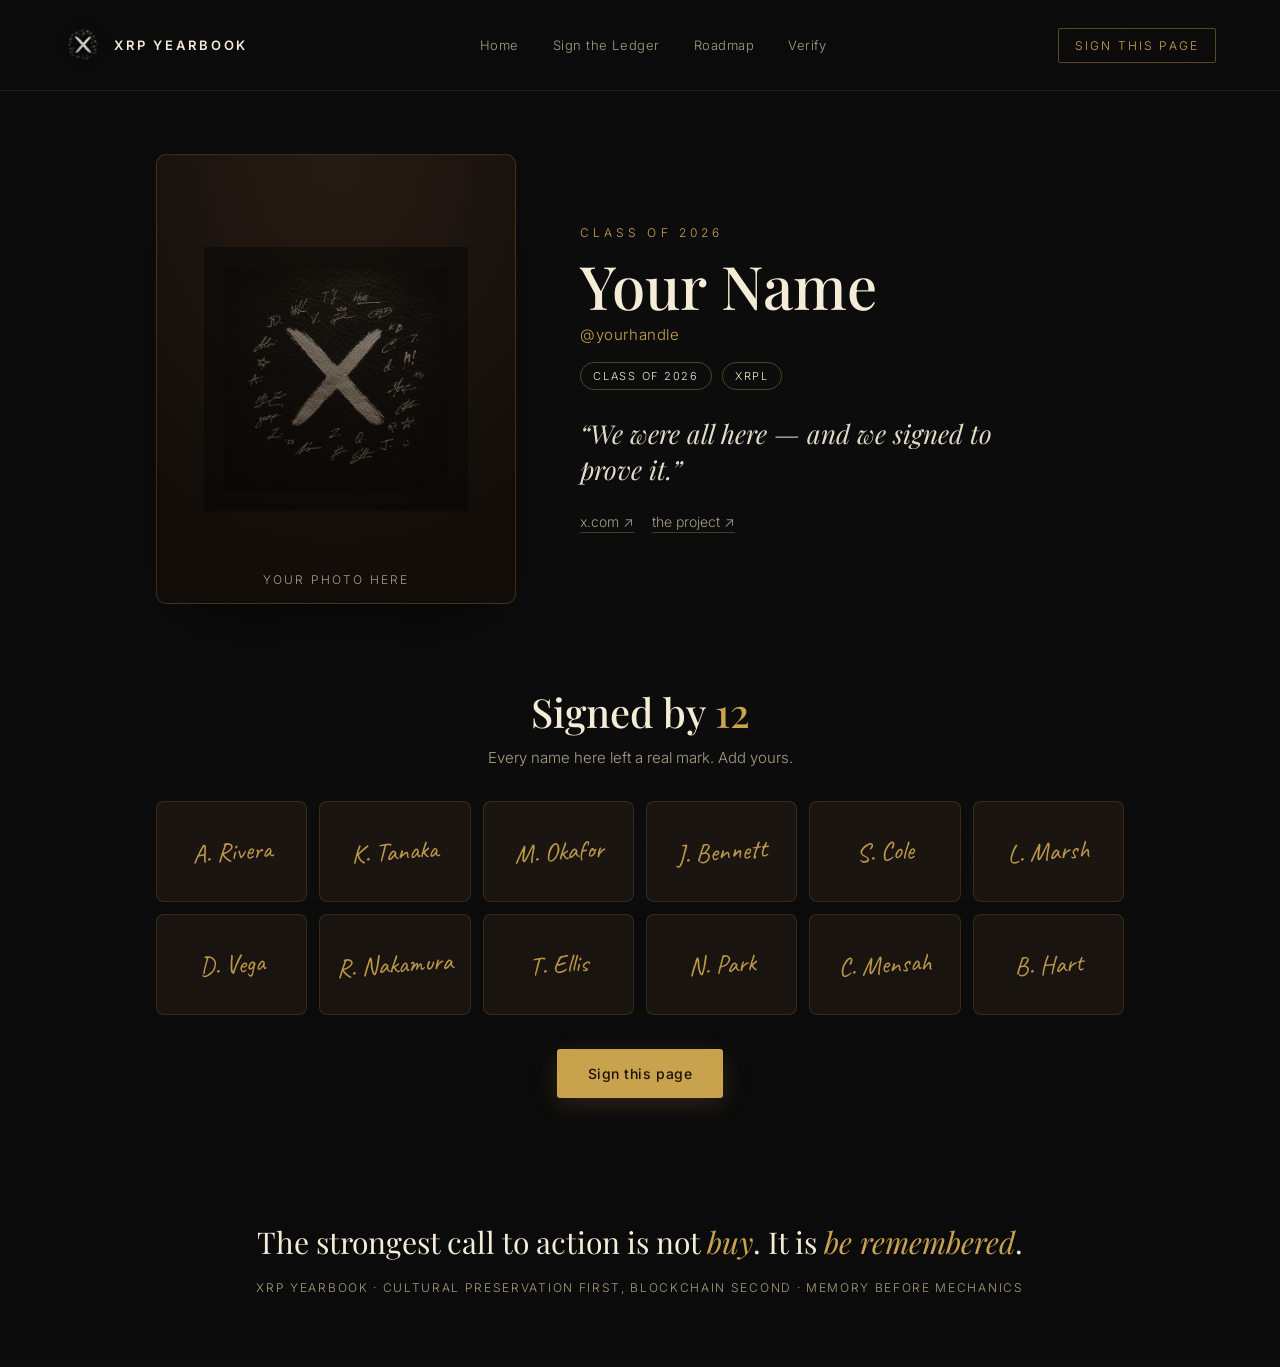
==== web/page.html @ 79996f85 "XRP Yearbook - Make Waves submission Concept docs, the full website (cinematic hero, Your Page, Road" ====
<!DOCTYPE html>
<html lang="en">
<head>
  <meta charset="UTF-8" />
  <meta name="viewport" content="width=device-width, initial-scale=1.0" />
  <title>XRP Yearbook — Your Page</title>
  <link rel="preconnect" href="https://fonts.googleapis.com" />
  <link rel="preconnect" href="https://fonts.gstatic.com" crossorigin />
  <link href="https://fonts.googleapis.com/css2?family=Playfair+Display:ital,wght@0,500;0,600;1,500&family=Inter:wght@300;400;500;600&family=Caveat:wght@500&display=swap" rel="stylesheet" />
  <link rel="stylesheet" href="styles.css" />
</head>
<body>
  <div class="grain" aria-hidden="true"></div>

  <nav class="topbar topbar--solid">
    <a class="brand" href="index.html">
      <img class="brand-mark" src="../XRP_Yearbook_Brand_Assets_PNG/XRP_Yearbook_SignatureX_Mark_transparent.png" alt="XRP Yearbook mark" />
      <span class="brand-word">XRP&nbsp;YEARBOOK</span>
    </a>
    <ul class="nav-links">
      <li><a href="index.html">Home</a></li>
      <li><a href="index.html#sign">Sign the Ledger</a></li>
      <li><a href="roadmap.html">Roadmap</a></li>
      <li><a href="verify.html">Verify</a></li>
    </ul>
    <a class="nav-cta" href="#sign-inline">Sign this page</a>
  </nav>

  <main class="page-wrap">
    <!-- the yearbook page -->
    <section class="profile">
      <div class="portrait">
        <img class="portrait-mark" src="../XRP_Yearbook_Brand_Assets_PNG/XRP_Yearbook_SignatureX_Mark_black.png" alt="Portrait placeholder" />
        <span class="portrait-cap">Your photo here</span>
      </div>

      <div class="pmeta">
        <p class="eyebrow">Class of 2026</p>
        <h1 class="pname" id="pName">Your Name</h1>
        <p class="phandle" id="pHandle">@yourhandle</p>
        <div class="pbadges" id="pBadges"></div>
        <p class="pquote" id="pQuote"></p>
        <div class="plinks" id="pLinks"></div>
      </div>
    </section>

    <!-- the signature wall -->
    <section class="wallsec">
      <div class="wall-head">
        <h2 class="wall-title">Signed by <span id="signCount">0</span></h2>
        <p class="wall-sub">Every name here left a real mark. Add yours.</p>
      </div>
      <div class="wall" id="wall"></div>
      <div class="wall-cta">
        <a class="btn btn-gold" href="#sign-inline" id="revealSign">Sign this page</a>
      </div>
    </section>

    <!-- inline sign pad (revealed) -->
    <section class="sign-inline" id="sign-inline">
      <div class="sign-head">
        <p class="eyebrow">Leave your mark</p>
        <h2 class="sign-title">Sign <span id="signName">this page</span></h2>
      </div>
      <div class="pad" id="pagePad">
        <img class="pad-ring" src="../XRP_Yearbook_Brand_Assets_PNG/XRP_Yearbook_SignatureX_Mark_transparent.png" alt="" aria-hidden="true" />
        <canvas id="pageCanvas"></canvas>
        <p class="pad-placeholder">— sign here —</p>
      </div>
      <div class="studio" data-studio>
        <div class="stamp-tray" data-tray></div>
        <div class="toolbar">
          <div class="tb-tools">
            <button type="button" class="tb-btn" data-tool="pen" title="Pen">✎</button>
            <button type="button" class="tb-btn" data-tool="calligraphy" title="Calligraphy nib">✒</button>
            <button type="button" class="tb-btn" data-tool="eraser" title="Eraser">⌫</button>
            <button type="button" class="tb-btn" data-tool="stamps" title="Stamps">✦</button>
            <input type="range" class="tb-size" data-size min="1.5" max="9" step="0.5" value="3.4" title="Tip thickness" aria-label="Tip thickness" />
          </div>
          <div class="ink-strip" data-strip></div>
          <div class="tb-actions">
            <button type="button" class="tb-btn" data-act="undo" title="Undo last">↶</button>
            <button type="button" class="tb-btn" data-act="clear" title="Clear all">Clear</button>
            <button type="button" class="btn btn-gold btn-sm" id="pageAdd">Add my signature</button>
          </div>
        </div>
      </div>
      <p class="pad-note">In the real thing, adding your signature is a live event on the XRP Ledger. Here it just lands on the wall — that's the loop.</p>
    </section>
  </main>

  <footer class="foot" id="foot">
    <p class="foot-line">The strongest call to action is not <em>buy</em>. It is <em>be&nbsp;remembered</em>.</p>
    <p class="foot-sub">XRP Yearbook · Cultural preservation first, blockchain second · Memory before mechanics</p>
  </footer>

  <script src="sigpad.js"></script>
  <script src="page.js"></script>
</body>
</html>
---- web/styles.css ----
/* =========================================================================
   XRP YEARBOOK — prototype styles
   Palette sampled straight from the book-artifact render.
   Rule: stay warm, stay matte. No pure white, no cool blue, no chrome.
   ========================================================================= */
:root{
  --ink:#0B0B0B;          /* base — the void the gold floats on */
  --leather:#1A1410;      /* warm near-black (brown-black, not blue-black) */
  --oxblood:#3D2A1A;      /* deep binding brown */
  --gold:#C9A24E;         /* antique gold — the foil, the workhorse */
  --gold-bright:#FFC80A;  /* candle gold — a seasoning, used sparingly */
  --parchment:#F4ECD6;    /* the "white" — warm cream, never #FFFFFF */
  --parchment-dim:#A89C82;
  --serif:"Playfair Display", Georgia, "Times New Roman", serif;
  --sans:"Inter", system-ui, -apple-system, "Segoe UI", Roboto, sans-serif;
  --maxw:1200px;
}

*{box-sizing:border-box; margin:0; padding:0}
html{scroll-behavior:smooth}
body{
  background:var(--ink);
  color:var(--parchment);
  font-family:var(--sans);
  font-weight:300;
  -webkit-font-smoothing:antialiased;
  overflow-x:hidden;
}
a{color:inherit; text-decoration:none}
em{font-style:italic}

/* film grain over everything ------------------------------------------------ */
.grain{
  position:fixed; inset:0; z-index:80; pointer-events:none; opacity:.06;
  mix-blend-mode:overlay;
  background-image:url("data:image/svg+xml,%3Csvg xmlns='http://www.w3.org/2000/svg' width='160' height='160'%3E%3Cfilter id='n'%3E%3CfeTurbulence type='fractalNoise' baseFrequency='0.85' numOctaves='2' stitchTiles='stitch'/%3E%3C/filter%3E%3Crect width='100%25' height='100%25' filter='url(%23n)'/%3E%3C/svg%3E");
}

/* ============================== HERO ============================== */
.hero{
  position:relative; width:100%; height:100vh; min-height:660px;
  display:flex; flex-direction:column; overflow:hidden;
}

/* the moving memory-flow */
.flow{position:absolute; inset:0; z-index:0}
.flow .layer{
  position:absolute; inset:0; background-size:cover; background-position:center;
  opacity:0; transition:opacity 3s ease-in-out; will-change:opacity, transform;
  /* one grade over every photo so mismatched shots become one memory reel */
  filter:sepia(.45) saturate(1.15) brightness(.5) contrast(1.04) hue-rotate(-12deg);
  animation:kenburns 22s ease-in-out infinite alternate;
}
.flow .layer.is-visible{opacity:1}
@keyframes kenburns{from{transform:scale(1.03)} to{transform:scale(1.15)}}

/* oxblood wash + legibility scrim */
.flow-grade{
  position:absolute; inset:0; z-index:1; pointer-events:none;
  background:
    radial-gradient(120% 90% at 72% 22%, rgba(61,42,26,.40), transparent 60%),
    linear-gradient(180deg, rgba(11,11,11,.55) 0%, rgba(11,11,11,.30) 38%, rgba(11,11,11,.82) 100%);
}
.vignette{
  position:absolute; inset:0; z-index:2; pointer-events:none;
  background:radial-gradient(115% 80% at 50% 42%, transparent 42%, rgba(0,0,0,.66) 100%);
}

/* top bar */
.topbar{
  position:relative; z-index:10;
  display:flex; align-items:center; justify-content:space-between; gap:20px;
  padding:26px clamp(20px,5vw,64px);
}
.brand{display:flex; align-items:center; gap:12px}
.brand-mark{width:38px; height:38px; object-fit:contain; filter:drop-shadow(0 1px 6px rgba(0,0,0,.7))}
.brand-word{font-weight:600; letter-spacing:.22em; font-size:13px; color:var(--parchment)}
.nav-links{display:flex; gap:34px; list-style:none; font-size:13px; letter-spacing:.04em; color:var(--parchment-dim)}
.nav-links a{transition:color .2s}
.nav-links a:hover{color:var(--gold)}
.nav-cta{
  font-size:12px; letter-spacing:.18em; text-transform:uppercase; color:var(--gold);
  border:1px solid rgba(201,162,78,.40); padding:9px 16px; border-radius:2px; transition:background .2s;
}
.nav-cta:hover{background:rgba(201,162,78,.10)}

/* hero copy */
.hero-content{
  position:relative; z-index:10; margin:auto 0;
  padding:0 clamp(20px,5vw,64px); width:100%; max-width:var(--maxw);
}
.eyebrow{font-size:12px; letter-spacing:.34em; text-transform:uppercase; color:var(--gold); margin-bottom:22px}
.headline{
  font-family:var(--serif); font-weight:500; line-height:1.02; letter-spacing:-.01em;
  font-size:clamp(44px, 8vw, 104px); color:var(--parchment);
  text-shadow:0 2px 34px rgba(0,0,0,.55);
}
.subhead{
  margin-top:26px; max-width:560px; font-size:clamp(15px,1.4vw,19px);
  line-height:1.6; color:var(--parchment); opacity:.86;
}
.cta-row{display:flex; gap:16px; margin-top:38px; flex-wrap:wrap}

/* scroll hint */
.scroll-hint{
  position:relative; z-index:10; display:flex; flex-direction:column; align-items:center; gap:10px;
  padding-bottom:30px; color:var(--parchment-dim); font-size:11px; letter-spacing:.24em; text-transform:uppercase;
}
.scroll-arrow{width:1px; height:34px; background:linear-gradient(var(--gold), transparent); animation:pulse 2.2s ease-in-out infinite}
@keyframes pulse{0%,100%{opacity:.3} 50%{opacity:1}}

/* ============================ BUTTONS ============================ */
.btn{
  display:inline-flex; align-items:center; justify-content:center;
  font-family:var(--sans); font-weight:500; font-size:14px; letter-spacing:.04em;
  padding:15px 30px; border-radius:3px; cursor:pointer; border:1px solid transparent;
  transition:all .25s ease;
}
.btn-gold{background:var(--gold); color:#1a1206; box-shadow:0 6px 24px rgba(201,162,78,.18)}
.btn-gold:hover{background:var(--gold-bright); box-shadow:0 8px 30px rgba(255,200,10,.28); transform:translateY(-1px)}
.btn-ghost{background:transparent; color:var(--parchment); border-color:rgba(244,236,214,.35)}
.btn-ghost:hover{border-color:var(--gold); color:var(--gold)}
.btn-sm{padding:11px 22px; font-size:13px}

/* ========================= SIGN THE LEDGER ========================= */
.sign{
  position:relative; z-index:5; text-align:center;
  padding:clamp(70px,12vh,140px) clamp(20px,5vw,64px) clamp(50px,8vh,90px);
  max-width:980px; margin:0 auto;
}
.sign-title{font-family:var(--serif); font-weight:500; font-size:clamp(34px,5vw,60px); color:var(--parchment); margin-top:10px}
.sign-sub{margin:18px auto 0; max-width:540px; color:var(--parchment); opacity:.78; line-height:1.6; font-size:16px}
.pad-wrap{margin-top:48px}

.pad{
  position:relative; width:100%; aspect-ratio:16/7; min-height:240px; overflow:hidden;
  border-radius:8px; cursor:crosshair;
  background:radial-gradient(120% 140% at 50% 0%, #241a12, #130e09 72%);
  border:1px solid rgba(201,162,78,.22);
  box-shadow:inset 0 0 90px rgba(0,0,0,.6), 0 30px 60px -30px rgba(0,0,0,.85);
}
.pad-ring{
  position:absolute; inset:0; margin:auto; width:auto; height:88%; object-fit:contain;
  opacity:.10; pointer-events:none; filter:saturate(1.3) brightness(1.5);
}
#sigCanvas{position:absolute; inset:0; width:100%; height:100%; touch-action:none}
.pad-placeholder{
  position:absolute; inset:0; display:flex; align-items:center; justify-content:center;
  color:var(--parchment-dim); font-style:italic; letter-spacing:.1em; font-size:14px;
  pointer-events:none; opacity:.45;
}
.pad.is-drawn .pad-placeholder{display:none}
@keyframes nudge{0%,100%{transform:translateX(0)} 25%{transform:translateX(-6px)} 75%{transform:translateX(6px)}}
.pad.nudge{animation:nudge .4s}

.pad-controls{display:flex; align-items:center; justify-content:space-between; gap:18px; margin-top:22px; flex-wrap:wrap}
.inks{display:flex; gap:12px}
.ink{
  width:26px; height:26px; border-radius:50%; background:var(--swatch);
  border:2px solid rgba(255,255,255,.15); cursor:pointer; transition:transform .15s, box-shadow .15s;
}
.ink:hover{transform:scale(1.12)}
.ink.is-active{box-shadow:0 0 0 2px var(--ink), 0 0 0 4px var(--swatch)}
.pad-actions{display:flex; gap:12px}
.pad-note{margin-top:20px; color:var(--parchment-dim); font-size:13px; line-height:1.5}

/* ============================= LOOP ============================= */
.loop{
  display:grid; grid-template-columns:repeat(3,1fr); gap:1px;
  background:rgba(201,162,78,.14);
  border-top:1px solid rgba(201,162,78,.14); border-bottom:1px solid rgba(201,162,78,.14);
}
.loop-step{background:var(--ink); padding:44px clamp(20px,4vw,48px)}
.loop-k{font-family:var(--serif); font-size:13px; letter-spacing:.2em; text-transform:uppercase; color:var(--gold); display:block; margin-bottom:12px}
.loop-step p{color:var(--parchment); opacity:.78; font-size:15px; line-height:1.55}

/* ============================ FOOTER ============================ */
.foot{text-align:center; padding:84px 24px 72px}
.foot-line{font-family:var(--serif); font-size:clamp(20px,3vw,30px); color:var(--parchment)}
.foot-line em{color:var(--gold)}
.foot-sub{margin-top:18px; color:var(--parchment-dim); font-size:12px; letter-spacing:.14em; text-transform:uppercase}

/* =========================== RESPONSIVE =========================== */
@media (max-width:680px){
  .nav-links{display:none}
  .loop{grid-template-columns:1fr}
  .pad{aspect-ratio:4/3}
}
@media (prefers-reduced-motion:reduce){
  .flow .layer{animation:none}
  .scroll-arrow{animation:none}
}

/* =========================================================================
   SUBPAGES (Your Page + Roadmap)
   ========================================================================= */
.topbar--solid{
  position:sticky; top:0; z-index:50;
  background:rgba(11,11,11,.9); -webkit-backdrop-filter:blur(8px); backdrop-filter:blur(8px);
  border-bottom:1px solid rgba(201,162,78,.14);
}
.page-wrap{max-width:1080px; margin:0 auto; padding:clamp(40px,7vh,90px) clamp(20px,5vw,56px) 40px}

/* ----- personal page ----- */
.profile{display:grid; grid-template-columns:minmax(0,360px) 1fr; gap:clamp(28px,5vw,64px); align-items:center}
.portrait{
  position:relative; aspect-ratio:4/5; border-radius:10px; overflow:hidden;
  display:flex; align-items:center; justify-content:center;
  background:radial-gradient(120% 120% at 50% 0%, #241a12, #110c08 75%);
  border:1px solid rgba(201,162,78,.22); box-shadow:0 30px 60px -30px rgba(0,0,0,.85);
}
.portrait-mark{width:74%; height:auto; opacity:.5; filter:saturate(1.1)}
.portrait-cap{position:absolute; bottom:16px; left:0; right:0; text-align:center;
  color:var(--parchment-dim); font-size:12px; letter-spacing:.18em; text-transform:uppercase}
.pmeta .eyebrow{margin-bottom:14px}
.pname{font-family:var(--serif); font-weight:500; font-size:clamp(36px,5vw,60px); line-height:1.04; color:var(--parchment)}
.phandle{color:var(--gold); font-size:15px; letter-spacing:.04em; margin-top:8px}
.pbadges{display:flex; gap:10px; flex-wrap:wrap; margin-top:18px}
.badge{font-size:11px; letter-spacing:.16em; text-transform:uppercase; color:var(--parchment);
  border:1px solid rgba(201,162,78,.35); padding:6px 12px; border-radius:999px}
.pquote{font-family:var(--serif); font-style:italic; font-size:clamp(19px,2.2vw,26px); line-height:1.4;
  color:var(--parchment); opacity:.92; margin-top:26px; max-width:30ch}
.plinks{display:flex; gap:18px; margin-top:24px; flex-wrap:wrap}
.plinks a{color:var(--parchment-dim); font-size:14px; border-bottom:1px solid rgba(201,162,78,.3); padding-bottom:2px; transition:color .2s}
.plinks a:hover{color:var(--gold)}

/* ----- signature wall ----- */
.wallsec{margin-top:clamp(50px,9vh,100px)}
.wall-head{text-align:center}
.wall-title{font-family:var(--serif); font-weight:500; font-size:clamp(26px,4vw,40px); color:var(--parchment)}
.wall-title span{color:var(--gold)}
.wall-sub{color:var(--parchment-dim); margin-top:10px; font-size:15px}
.wall{display:grid; grid-template-columns:repeat(auto-fill, minmax(140px,1fr)); gap:12px; margin-top:34px}
.sigtile{
  position:relative; aspect-ratio:3/2; border-radius:8px; overflow:hidden; padding:10px;
  background:var(--leather); border:1px solid rgba(201,162,78,.16);
  display:flex; align-items:center; justify-content:center;
}
.sig-name{font-family:"Caveat", cursive; font-size:26px; color:var(--gold); opacity:.92; transform:rotate(-4deg)}
.sigtile--mark{background:radial-gradient(120% 140% at 50% 0%, #241a12, #130e09 72%); border-color:rgba(201,162,78,.4)}
.sigtile--mark img{width:100%; height:100%; object-fit:contain}
.sig-you{position:absolute; bottom:6px; right:8px; font-size:10px; letter-spacing:.16em; text-transform:uppercase; color:var(--gold)}
@keyframes pop{from{transform:scale(.6); opacity:0} to{transform:scale(1); opacity:1}}
.sigtile.is-new{animation:pop .45s ease-out; box-shadow:0 0 0 1px var(--gold), 0 0 24px rgba(201,162,78,.3)}
.wall-cta{text-align:center; margin-top:34px}

/* ----- inline sign pad (revealed) ----- */
.sign-inline{
  max-width:780px; margin:0 auto; text-align:center;
  max-height:0; opacity:0; overflow:hidden; margin-top:0;
  transition:max-height .5s ease, opacity .5s ease, margin .5s ease;
}
.sign-inline.is-open{max-height:1400px; opacity:1; margin-top:clamp(40px,7vh,80px)}
.sign-inline .sign-head{margin-bottom:30px}
.sign-inline .sign-title span{color:var(--gold)}

/* ----- roadmap ----- */
.rm-head{max-width:720px; margin:0 auto clamp(40px,7vh,80px); text-align:center}
.rm-title{font-family:var(--serif); font-weight:500; font-size:clamp(34px,5vw,58px); color:var(--parchment); margin-top:12px}
.rm-sub{color:var(--parchment); opacity:.8; margin-top:18px; line-height:1.6; font-size:16px}
.timeline{max-width:780px; margin:0 auto}
.tl-item{display:grid; grid-template-columns:24px 1fr; gap:24px; padding-bottom:48px}
.tl-rail{position:relative; display:flex; justify-content:center}
.tl-rail::before{content:""; position:absolute; top:6px; bottom:-48px; width:1px; background:rgba(201,162,78,.25)}
.tl-item:last-child .tl-rail::before{display:none}
.tl-node{width:14px; height:14px; border-radius:50%; background:var(--ink); border:2px solid var(--gold); margin-top:4px}
.tl-now .tl-node{background:var(--gold); box-shadow:0 0 0 5px rgba(201,162,78,.18)}
.tl-yearrow{display:flex; align-items:center; gap:16px; flex-wrap:wrap}
.tl-year{font-family:var(--serif); font-weight:500; font-size:clamp(24px,3.4vw,36px); color:var(--parchment)}
.tl-tag{font-size:11px; letter-spacing:.16em; text-transform:uppercase; color:var(--parchment-dim);
  border:1px solid rgba(201,162,78,.3); padding:5px 11px; border-radius:999px}
.tl-tag--live{color:#1a1206; background:var(--gold); border-color:var(--gold)}
.tl-lead{color:var(--gold); opacity:.9; margin-top:10px; font-size:15px; font-style:italic}
.tl-list{list-style:none; margin-top:16px; display:flex; flex-direction:column; gap:9px}
.tl-list li{position:relative; padding-left:18px; color:var(--parchment); opacity:.82; font-size:15px; line-height:1.5}
.tl-list li::before{content:""; position:absolute; left:0; top:9px; width:5px; height:5px; border-radius:50%; background:var(--gold); opacity:.7}
.tl-list li b{opacity:1; font-weight:600}
.tl-list--grid{display:grid; grid-template-columns:1fr 1fr; gap:9px 24px}
.tl-now .tl-body{
  background:linear-gradient(180deg, rgba(201,162,78,.06), transparent);
  border:1px solid rgba(201,162,78,.16); border-radius:10px; padding:18px 20px; margin:-6px -6px 0;
}
.rm-foot{max-width:640px; margin:30px auto 0; text-align:center; color:var(--parchment-dim); font-size:14px; line-height:1.6; font-style:italic}

@media (max-width:680px){
  .profile{grid-template-columns:1fr}
  .tl-list--grid{grid-template-columns:1fr}
}

/* =========================================================================
   VERIFY (Proof of Class)
   ========================================================================= */
.selftest{font-size:11px; letter-spacing:.1em; text-transform:uppercase; padding:7px 12px; border-radius:999px; white-space:nowrap}
.selftest.ok{color:var(--gold); border:1px solid rgba(201,162,78,.4); background:rgba(201,162,78,.08)}
.selftest.bad{color:#E7A79B; border:1px solid rgba(192,67,47,.5); background:rgba(192,67,47,.12)}

.vf-head{max-width:760px; margin:0 auto clamp(34px,6vh,60px); text-align:center}
.vf-title{font-family:var(--serif); font-weight:500; font-size:clamp(30px,4.6vw,52px); color:var(--parchment); margin-top:12px; line-height:1.06}
.vf-sub{color:var(--parchment); opacity:.8; margin-top:18px; line-height:1.6; font-size:16px}

.vf-panel{max-width:820px; margin:0 auto 22px; padding:26px clamp(18px,3vw,34px);
  background:var(--leather); border:1px solid rgba(201,162,78,.16); border-radius:12px}
.vf-label{font-size:12px; letter-spacing:.18em; text-transform:uppercase; color:var(--gold); margin-bottom:14px}

.vf-stat-row{display:flex; gap:14px; flex-wrap:wrap; margin-bottom:26px}
.vf-stat{flex:1; min-width:120px; text-align:center; padding:16px; border:1px solid rgba(201,162,78,.14); border-radius:8px; background:rgba(0,0,0,.25)}
.vf-stat span{display:block; font-family:var(--serif); font-size:34px; color:var(--parchment)}
.vf-stat label{font-size:11px; letter-spacing:.16em; text-transform:uppercase; color:var(--parchment-dim)}

.mono{font-family:ui-monospace,"SF Mono",Menlo,Consolas,"Liberation Mono",monospace}
.rootbox{word-break:break-all; line-height:1.6; font-size:14px; color:var(--gold);
  background:#0d0a07; border:1px solid rgba(201,162,78,.28); border-radius:8px; padding:16px}
.anchor-tx{margin-top:10px; font-size:12px; letter-spacing:.06em; color:var(--parchment-dim)}

.vf-area{width:100%; resize:vertical; min-height:240px; font-size:13px; line-height:1.55;
  color:var(--parchment); background:#0d0a07; border:1px solid rgba(201,162,78,.2); border-radius:8px; padding:16px}
.vf-area:focus{outline:none; border-color:var(--gold)}
.vf-actions{display:flex; gap:12px; margin-top:16px; flex-wrap:wrap; align-items:center}

.banner{margin-top:18px; padding:18px 20px; border-radius:8px; font-size:15px; line-height:1.5}
.banner .mono{display:inline-block; margin-top:8px; font-size:12px; word-break:break-all}
.banner--ok{background:rgba(201,162,78,.10); border:1px solid var(--gold); color:var(--parchment)}
.banner--ok b{color:var(--gold)}
.banner--bad{background:rgba(192,67,47,.12); border:1px solid #C0432F; color:#F0D8D2}
.banner--bad b{color:#E7705C}

.vf-select{flex:1; min-width:200px; background:#0d0a07; color:var(--parchment); font-size:14px;
  border:1px solid rgba(201,162,78,.25); border-radius:6px; padding:11px 12px}
.proof-out{margin-top:16px}
.proof-ok{color:var(--gold); font-size:15px}
.proof-bad{color:#E7705C; font-size:15px}
.proof{list-style:none; margin-top:12px; display:flex; flex-direction:column; gap:8px}
.proof li{display:flex; align-items:center; gap:10px; font-size:13px; color:var(--parchment); opacity:.85}
.proof-i{display:inline-flex; align-items:center; justify-content:center; width:22px; height:22px; border-radius:50%;
  background:rgba(201,162,78,.15); color:var(--gold); font-size:12px}
.proof-side{color:var(--gold); text-transform:uppercase; letter-spacing:.1em; font-size:11px}

/* =========================================================================
   SIGNATURE STUDIO (toolbar: pen / eraser / colors / stamps / undo / clear)
   ========================================================================= */
.studio{margin-top:18px}
.stamp-tray{display:none; flex-wrap:wrap; gap:8px; justify-content:center; padding:12px; margin-bottom:12px;
  background:var(--leather); border:1px solid rgba(201,162,78,.18); border-radius:10px}
.stamp-tray.is-open{display:flex}
.stamp{width:42px; height:42px; border-radius:8px; line-height:1; cursor:pointer; font-size:20px;
  background:rgba(0,0,0,.3); border:1px solid rgba(201,162,78,.2); color:var(--parchment);
  transition:transform .12s, border-color .12s, box-shadow .12s}
.stamp:hover{transform:scale(1.12)}
.stamp.is-active{border-color:var(--gold); box-shadow:0 0 0 2px rgba(201,162,78,.35)}

.toolbar{display:flex; align-items:center; gap:14px; flex-wrap:wrap; justify-content:space-between;
  padding:12px 14px; background:var(--leather); border:1px solid rgba(201,162,78,.2); border-radius:12px}
.tb-tools,.tb-actions{display:flex; align-items:center; gap:8px}
.tb-btn{min-width:38px; height:38px; padding:0 12px; border-radius:8px; cursor:pointer; font-size:15px;
  font-family:var(--sans); background:rgba(0,0,0,.3); border:1px solid rgba(201,162,78,.2);
  color:var(--parchment); transition:all .15s}
.tb-btn:hover{border-color:var(--gold); color:var(--gold)}
.tb-btn.is-active{background:var(--gold); color:#1a1206; border-color:var(--gold)}
.ink-strip{display:flex; gap:7px; flex-wrap:wrap; flex:1; justify-content:center; min-width:170px}
.chip{width:24px; height:24px; border-radius:50%; background:var(--c); cursor:pointer;
  border:2px solid rgba(255,255,255,.18); transition:transform .12s, box-shadow .12s}
.chip:hover{transform:scale(1.18)}
.chip.is-active{box-shadow:0 0 0 2px var(--ink), 0 0 0 4px var(--c)}
@media (max-width:680px){
  .toolbar{justify-content:center}
  .ink-strip{order:3; width:100%}
}

.tb-size{-webkit-appearance:none; appearance:none; width:84px; height:4px; border-radius:999px;
  background:rgba(201,162,78,.3); cursor:pointer; margin:0 4px}
.tb-size::-webkit-slider-thumb{-webkit-appearance:none; appearance:none; width:14px; height:14px; border-radius:50%; background:var(--gold); border:none; cursor:pointer}
.tb-size::-moz-range-thumb{width:14px; height:14px; border-radius:50%; background:var(--gold); border:none; cursor:pointer}

/* =========================================================================
   PROOF OF NON-ASSET
   ========================================================================= */
.na-panel{margin-top:30px}
.na-title{font-family:var(--serif); font-weight:500; font-size:clamp(24px,3.4vw,38px); color:var(--parchment); margin-bottom:10px}
.na-sub{color:var(--parchment); opacity:.8; line-height:1.55; font-size:15px; margin-bottom:22px}
.na-rows{display:flex; flex-direction:column; gap:8px}
.na-row{display:grid; grid-template-columns:1fr auto; gap:4px 14px; padding:12px 16px;
  border:1px solid rgba(201,162,78,.14); border-radius:8px; background:rgba(0,0,0,.22);
  opacity:.32; transition:opacity .35s ease, border-color .35s ease}
.na-row.cleared{opacity:1; border-color:rgba(201,162,78,.3)}
.na-vector{grid-column:1; grid-row:1; font-weight:500; color:var(--parchment); font-size:15px}
.na-why{grid-column:1; grid-row:2; color:var(--parchment-dim); font-size:13px; line-height:1.45}
.na-status{grid-column:2; grid-row:1 / span 2; align-self:center; justify-self:end; white-space:nowrap;
  font-size:11px; letter-spacing:.16em; text-transform:uppercase; color:var(--parchment-dim);
  border:1px solid rgba(201,162,78,.25); border-radius:999px; padding:5px 12px}
.na-row.cleared .na-status{color:var(--gold); border-color:var(--gold); background:rgba(201,162,78,.08)}
.na-cert{margin-top:22px; padding:24px; text-align:center; border:1px solid var(--gold); border-radius:10px;
  background:rgba(201,162,78,.08); opacity:0; transform:translateY(8px); transition:opacity .5s ease, transform .5s ease}
.na-cert.show{opacity:1; transform:none}
.na-cert-badge{display:inline-block; font-family:var(--serif); letter-spacing:.08em; color:var(--gold); font-size:21px; margin-bottom:8px}
.na-cert p{max-width:540px; margin:0 auto; color:var(--parchment); opacity:.9; font-size:14px; line-height:1.5}

/* =========================================================================
   CLASS RAFFLE
   ========================================================================= */
.rf-live{font-size:11px; letter-spacing:.16em; text-transform:uppercase; color:var(--gold)}
.rf-head{max-width:760px; margin:0 auto clamp(34px,6vh,56px); text-align:center}
.rf-title{font-family:var(--serif); font-weight:500; font-size:clamp(32px,5vw,56px); color:var(--parchment); margin-top:12px}
.rf-sub{max-width:620px; margin:16px auto 0; color:var(--parchment); opacity:.8; line-height:1.6; font-size:15px}

.rf-grid{display:grid; grid-template-columns:1.1fr .9fr; gap:24px; align-items:start}

.rf-prize{background:var(--leather); border:1px solid rgba(201,162,78,.18); border-radius:14px; overflow:hidden}
.rf-prize-img{aspect-ratio:16/10; overflow:hidden; background:#0d0a07}
.rf-prize-img img{width:100%; height:100%; object-fit:cover; filter:saturate(1.05)}
.rf-prize-meta{padding:22px 24px}
.rf-prize-meta h2{font-family:var(--serif); font-weight:500; font-size:24px; color:var(--parchment); margin:12px 0 8px}
.rf-prize-meta p{color:var(--parchment-dim); font-size:14px; line-height:1.5}
.rf-prize-stats{display:flex; gap:12px; margin-top:22px}
.rf-prize-stats div{flex:1; text-align:center; padding:14px 8px; border:1px solid rgba(201,162,78,.14); border-radius:8px; background:rgba(0,0,0,.25)}
.rf-prize-stats span{display:block; font-family:var(--serif); font-size:23px; color:var(--gold)}
.rf-prize-stats label{font-size:10px; letter-spacing:.14em; text-transform:uppercase; color:var(--parchment-dim)}

.rf-enter{background:var(--leather); border:1px solid rgba(201,162,78,.18); border-radius:14px; padding:24px}
.rf-tasks{display:flex; flex-direction:column; gap:10px; margin-bottom:20px}
.rf-task{display:flex; align-items:center; gap:14px; width:100%; text-align:left; cursor:pointer;
  padding:14px 16px; border-radius:10px; background:rgba(0,0,0,.25); border:1px solid rgba(201,162,78,.16);
  color:var(--parchment); transition:border-color .15s, background .15s}
.rf-task:hover{border-color:rgba(201,162,78,.4)}
.rf-check{flex:none; width:22px; height:22px; border-radius:50%; border:2px solid rgba(201,162,78,.4); transition:all .15s}
.rf-task.is-done .rf-check{background:var(--gold); border-color:var(--gold); box-shadow:inset 0 0 0 3px var(--leather)}
.rf-task-main{flex:1; display:flex; flex-direction:column; gap:2px}
.rf-task-main b{font-weight:500; font-size:15px}
.rf-task-main i{font-style:normal; color:var(--parchment-dim); font-size:12px}
.rf-task-pts{flex:none; font-family:var(--serif); color:var(--gold); font-size:16px}
.rf-task.is-locked{opacity:.6; pointer-events:none}

.rf-yourbar{display:flex; align-items:center; justify-content:space-between; margin-bottom:14px;
  padding:14px 16px; border-radius:10px; background:rgba(201,162,78,.08); border:1px solid rgba(201,162,78,.25)}
.rf-yourbar span:first-child{font-size:13px; letter-spacing:.06em; text-transform:uppercase; color:var(--parchment-dim)}
.rf-yourcount{font-family:var(--serif); font-size:26px; color:var(--gold)}
#rfEnterBtn{width:100%}
#rfEnterBtn:disabled{opacity:.5; cursor:default}
.rf-note{margin-top:14px; color:var(--parchment-dim); font-size:13px; line-height:1.5}

.rf-draw{display:flex; align-items:center; justify-content:space-between; gap:12px; flex-wrap:wrap;
  margin-top:22px; padding-top:18px; border-top:1px solid rgba(201,162,78,.14)}
.rf-seed{font-size:12px; color:var(--parchment-dim)}
.rf-winner{margin-top:16px}
.rf-rolling{font-family:var(--serif); font-size:22px; color:var(--parchment); text-align:center; opacity:.7}
.rf-won{text-align:center; padding:20px; border:1px solid var(--gold); border-radius:10px; background:rgba(201,162,78,.08)}
.rf-won-badge{font-size:11px; letter-spacing:.18em; text-transform:uppercase; color:var(--gold)}
.rf-won-name{font-family:var(--serif); font-size:30px; color:var(--parchment); margin:6px 0 10px}
.rf-won-name.is-you{color:var(--gold)}
.rf-won p{max-width:420px; margin:0 auto; color:var(--parchment-dim); font-size:13px; line-height:1.5}

@media (max-width:760px){ .rf-grid{grid-template-columns:1fr} }

/* ---- Class Draw: ink bar, splash, sides, ceremony, seal ---- */
.rf-inkbar{position:relative; margin-bottom:18px}
.rf-inkbar-track{height:8px; border-radius:999px; background:rgba(0,0,0,.35); overflow:hidden; border:1px solid rgba(201,162,78,.18)}
.rf-inkbar-fill{height:100%; width:0; border-radius:999px; background:linear-gradient(90deg,var(--gold),var(--gold-bright)); transition:width .5s ease; box-shadow:0 0 12px rgba(201,162,78,.4)}
.rf-inkbar-label{display:block; margin-top:8px; font-size:12px; color:var(--parchment-dim); letter-spacing:.04em}
.rf-inkbar-label #yourInk{color:var(--gold); font-family:var(--serif); font-size:16px}
.rf-splash{position:absolute; right:0; top:-4px; color:var(--gold); font-size:14px; font-weight:600; pointer-events:none; animation:rfsplash .9s ease-out forwards}
.rf-splash.neg{color:#E7705C}
@keyframes rfsplash{0%{opacity:0; transform:translateY(6px)} 20%{opacity:1} 100%{opacity:0; transform:translateY(-24px)}}

.rf-sides{display:flex; gap:10px; margin-top:18px}
.rf-side{flex:1; padding:12px; border:1px dashed rgba(201,162,78,.3); border-radius:8px; text-align:center}
.rf-side b{display:block; color:var(--parchment); font-size:13px; font-weight:500}
.rf-side i{font-style:normal; color:var(--parchment-dim); font-size:11px}

.rf-ceremony{max-width:820px; margin:32px auto 0; text-align:center}
.rf-cer-title{font-family:var(--serif); font-weight:500; font-size:clamp(26px,4vw,42px); color:var(--parchment); margin-top:8px}
.rf-stage{display:flex; align-items:center; justify-content:center; min-height:170px; margin:26px auto; padding:24px;
  background:radial-gradient(120% 140% at 50% 0%, #241a12, #130e09 72%);
  border:1px solid rgba(201,162,78,.22); border-radius:12px; overflow:hidden}
.rf-stage-idle{color:var(--parchment-dim); font-style:italic}
.rf-page{display:flex; flex-direction:column; gap:6px; transition:transform .12s ease}
.rf-page-name{font-family:var(--serif); font-size:30px; color:var(--parchment)}
.rf-page-ink{font-size:12px; letter-spacing:.16em; text-transform:uppercase; color:var(--gold)}
.rf-page.is-winner{transform:scale(1.12)}

.rf-seal{max-width:520px; margin:18px auto 0; text-align:center}
.rf-sealbadge{font-family:var(--sans); font-size:12px; letter-spacing:.14em; text-transform:uppercase; color:var(--gold);
  background:rgba(201,162,78,.08); border:1px solid rgba(201,162,78,.4); border-radius:999px; padding:9px 18px; cursor:pointer; transition:background .15s}
.rf-sealbadge:hover{background:rgba(201,162,78,.16)}
.rf-sealbody{display:none; margin-top:14px; text-align:left; padding:18px; border:1px solid rgba(201,162,78,.2); border-radius:10px; background:rgba(0,0,0,.25)}
.rf-sealbody.show{display:block}
.rf-sealrow{display:flex; justify-content:space-between; gap:14px; padding:7px 0; border-bottom:1px solid rgba(201,162,78,.1)}
.rf-sealrow span:first-child{color:var(--parchment-dim); text-transform:uppercase; letter-spacing:.12em; font-size:11px}
.rf-sealrow .mono{color:var(--gold); font-size:13px}
.rf-sealbody p{margin-top:12px; color:var(--parchment-dim); font-size:13px; line-height:1.5}

/* ---- Class Draw: groups, community pool, modals, guide ---- */
.rf-head .btn{margin-top:18px}
.rf-group-label{font-size:12px; letter-spacing:.16em; text-transform:uppercase; color:var(--gold); margin:6px 0 10px}
.rf-group-label span{color:var(--parchment-dim); letter-spacing:.04em; text-transform:none}
.rf-tasks + .rf-group-label{margin-top:18px}

.rf-pool{max-width:1080px; margin:28px auto 0}
.rf-pool-head{display:flex; align-items:center; justify-content:space-between; gap:16px; flex-wrap:wrap; margin-bottom:16px}
.rf-pool-sub{color:var(--parchment-dim); font-size:13px; margin-top:4px}
.rf-pool-grid{display:grid; grid-template-columns:repeat(auto-fill,minmax(150px,1fr)); gap:12px}
.rf-pool-card{padding:16px; border:1px solid rgba(201,162,78,.18); border-radius:10px; background:var(--leather)}
.rf-pc-name{font-family:var(--serif); color:var(--parchment); font-size:17px}
.rf-pc-coll{color:var(--gold); font-size:12px; letter-spacing:.08em; margin-top:4px}
.rf-pc-by{color:var(--parchment-dim); font-size:11px; margin-top:8px}
.rf-pool-card.is-new{animation:pop .45s ease-out; box-shadow:0 0 0 1px var(--gold), 0 0 24px rgba(201,162,78,.3)}

.rf-modal{position:fixed; inset:0; z-index:100; display:flex; align-items:center; justify-content:center; padding:24px;
  background:rgba(5,4,3,.78); -webkit-backdrop-filter:blur(4px); backdrop-filter:blur(4px)}
.rf-modal[hidden]{display:none}
.rf-modal-card{position:relative; width:100%; max-width:560px; max-height:86vh; overflow:auto;
  padding:30px clamp(20px,4vw,36px); border-radius:14px; background:#16110c;
  border:1px solid rgba(201,162,78,.3); box-shadow:0 40px 90px -30px rgba(0,0,0,.9)}
.rf-modal-x{position:absolute; top:12px; right:16px; background:none; border:none; color:var(--parchment-dim); font-size:26px; line-height:1; cursor:pointer}
.rf-modal-x:hover{color:var(--gold)}
.rf-modal-title{font-family:var(--serif); font-weight:500; font-size:clamp(24px,3.5vw,34px); color:var(--parchment); margin:8px 0 6px}
.rf-modal-sub{color:var(--parchment-dim); font-size:14px; line-height:1.5; margin-bottom:18px}
.rf-stages{list-style:none; counter-reset:st; margin:18px 0 0; padding:0; display:flex; flex-direction:column; gap:14px}
.rf-stages li{counter-increment:st; position:relative; padding-left:46px}
.rf-stages li::before{content:counter(st); position:absolute; left:0; top:0; width:30px; height:30px; border-radius:50%;
  display:flex; align-items:center; justify-content:center; font-family:var(--serif); color:var(--gold);
  background:rgba(201,162,78,.1); border:1px solid rgba(201,162,78,.4)}
.rf-stages b{display:block; color:var(--parchment); font-size:15px; margin-bottom:3px}
.rf-stages p{color:var(--parchment-dim); font-size:13px; line-height:1.5}

.rf-field{display:block; margin-bottom:14px}
.rf-field span{display:block; font-size:12px; letter-spacing:.1em; text-transform:uppercase; color:var(--parchment-dim); margin-bottom:6px}
.rf-field input{width:100%; padding:12px 14px; border-radius:8px; background:#0d0a07; color:var(--parchment); font-size:14px; font-family:var(--sans); border:1px solid rgba(201,162,78,.25)}
.rf-field input:focus{outline:none; border-color:var(--gold)}
.rf-field-note{color:var(--parchment-dim); font-size:12px; margin-top:8px}
#contribSubmit{width:100%}

/* ---- Class Draw: Contribution Board + multi-winner reveal ---- */
.rf-board{max-width:1080px; margin:28px auto 0}
.rf-board-head{margin-bottom:16px}
.rf-board-sub{color:var(--parchment-dim); font-size:13px; margin-top:4px}
.rf-board-grid{display:grid; grid-template-columns:1fr 1fr; gap:18px}
.rf-board-col{background:var(--leather); border:1px solid rgba(201,162,78,.18); border-radius:12px; padding:18px 20px}
.rf-board-col h3{font-family:var(--serif); font-weight:500; font-size:18px; color:var(--parchment); margin-bottom:10px}
.rf-brow{display:flex; align-items:center; gap:10px; padding:9px 0; border-bottom:1px solid rgba(201,162,78,.1); font-size:14px}
.rf-brow:last-child{border-bottom:none}
.rf-brow-rank{flex:none; width:22px; color:var(--gold); font-family:var(--serif)}
.rf-brow-who{color:var(--parchment); font-weight:500}
.rf-brow-what{margin-left:auto; color:var(--parchment-dim); font-size:13px}
.rf-brow-ink{margin-left:auto; color:var(--gold); font-size:13px}
.rf-brow.is-you{margin:0 -20px; padding-left:20px; padding-right:20px; background:rgba(201,162,78,.08); border-radius:6px}
.rf-brow.is-you .rf-brow-who{color:var(--gold)}
@media (max-width:760px){ .rf-board-grid{grid-template-columns:1fr} }

.rf-winners{width:100%; text-align:center}
.rf-winners-title{font-family:var(--serif); font-size:24px; color:var(--parchment)}
.rf-winners-sub{color:var(--parchment-dim); font-size:13px; margin:4px 0 18px}
.rf-wgrid{display:grid; grid-template-columns:repeat(auto-fill,minmax(170px,1fr)); gap:10px; text-align:left}
.rf-wcard{padding:12px 14px; border:1px solid rgba(201,162,78,.18); border-radius:8px; background:rgba(0,0,0,.25)}
.rf-wcard.is-grand{border-color:var(--gold); background:rgba(201,162,78,.1)}
.rf-wcard.is-you{box-shadow:0 0 0 1px var(--gold)}
.rf-wname{font-family:var(--serif); color:var(--parchment); font-size:17px}
.rf-wprize{color:var(--gold); font-size:12px; margin-top:3px}
.rf-announce{margin-top:18px}

/* ---- Class Draw: prize art, upload, winner thumbs ---- */
.rf-pc-img{aspect-ratio:1; margin-bottom:10px; border-radius:8px; overflow:hidden; position:relative;
  background:radial-gradient(120% 120% at 50% 0%, #241a12, #130e09 75%); border:1px solid rgba(201,162,78,.14);
  display:flex; align-items:center; justify-content:center}
.rf-pc-img img{width:100%; height:100%; object-fit:cover}
.rf-img-ph{display:flex; flex-direction:column; align-items:center; gap:8px; padding:8px; text-align:center;
  color:var(--parchment-dim); font-size:10px; letter-spacing:.14em; text-transform:uppercase}
.rf-ph-mark{width:46%; opacity:.28; filter:saturate(1.2) brightness(1.4)}

.rf-field input[type=file]{padding:9px; font-size:13px; color:var(--parchment-dim)}
.rf-field input[type=file]::file-selector-button{margin-right:12px; padding:8px 14px; border-radius:6px; cursor:pointer;
  border:1px solid rgba(201,162,78,.4); background:rgba(201,162,78,.1); color:var(--gold); font-family:var(--sans)}
.rf-preview{margin-bottom:14px}
.rf-preview img{max-width:120px; border-radius:8px; border:1px solid rgba(201,162,78,.3)}

.rf-wcard{display:flex; align-items:center; gap:11px}
.rf-wthumb{flex:none; width:42px; height:42px; border-radius:6px; object-fit:cover; background:#130e09; border:1px solid rgba(201,162,78,.2)}
.rf-wtext{min-width:0}

/* ---- Class Draw: contribute XRP ---- */
.rf-xrp{margin:8px 0 18px; padding:16px; border:1px dashed rgba(201,162,78,.3); border-radius:10px; background:rgba(0,0,0,.2)}
.rf-xrp-text b{display:block; color:var(--parchment); font-size:14px}
.rf-xrp-text span{color:var(--parchment-dim); font-size:12px}
.rf-xrp-row{display:flex; gap:10px; margin-top:12px}
.rf-xrp-row select{flex:1; background:#0d0a07; color:var(--parchment); border:1px solid rgba(201,162,78,.25); border-radius:8px; padding:10px 12px; font-size:13px}

/* =========================================================================
   CLASS MERCH STORE
   ========================================================================= */
.mc-cart{font-size:12px; letter-spacing:.1em; text-transform:uppercase; color:var(--gold); border:1px solid rgba(201,162,78,.4); border-radius:999px; padding:7px 14px; white-space:nowrap}
.mc-hero{display:grid; grid-template-columns:1fr 1fr; gap:30px; align-items:center; margin-bottom:40px}
.mc-hero-img{border-radius:14px; overflow:hidden; border:1px solid rgba(201,162,78,.2)}
.mc-hero-img img{width:100%; display:block}
.mc-hero h1{font-family:var(--serif); font-weight:500; font-size:clamp(34px,5vw,56px); color:var(--parchment)}
.mc-hero p{color:var(--parchment); opacity:.8; margin-top:14px; line-height:1.6}
.mc-grid{display:grid; grid-template-columns:repeat(auto-fill,minmax(220px,1fr)); gap:18px}
.mc-card{background:var(--leather); border:1px solid rgba(201,162,78,.18); border-radius:12px; overflow:hidden}
.mc-card-img{aspect-ratio:1; display:flex; align-items:center; justify-content:center; background:radial-gradient(120% 120% at 50% 0%, #241a12, #130e09 75%)}
.mc-card-body{padding:18px}
.mc-card-body h3{font-family:var(--serif); font-weight:500; font-size:19px; color:var(--parchment)}
.mc-desc{color:var(--parchment-dim); font-size:13px; margin:4px 0 14px}
.mc-card-foot{display:flex; align-items:center; justify-content:space-between}
.mc-price{font-family:var(--serif); color:var(--gold); font-size:20px}
.mc-checkout{position:sticky; bottom:0; margin-top:30px; padding:16px 20px; display:flex; align-items:center; justify-content:space-between;
  background:rgba(11,11,11,.92); -webkit-backdrop-filter:blur(8px); backdrop-filter:blur(8px); border:1px solid rgba(201,162,78,.2); border-radius:12px}
.mc-checkout-total{color:var(--parchment)}
.mc-checkout-total b{font-family:var(--serif); color:var(--gold); font-size:20px}
.mc-count{color:var(--parchment-dim); font-size:13px}
.mc-note{text-align:center; color:var(--parchment-dim); font-size:12px; margin-top:14px}
@media (max-width:760px){ .mc-hero{grid-template-columns:1fr} }
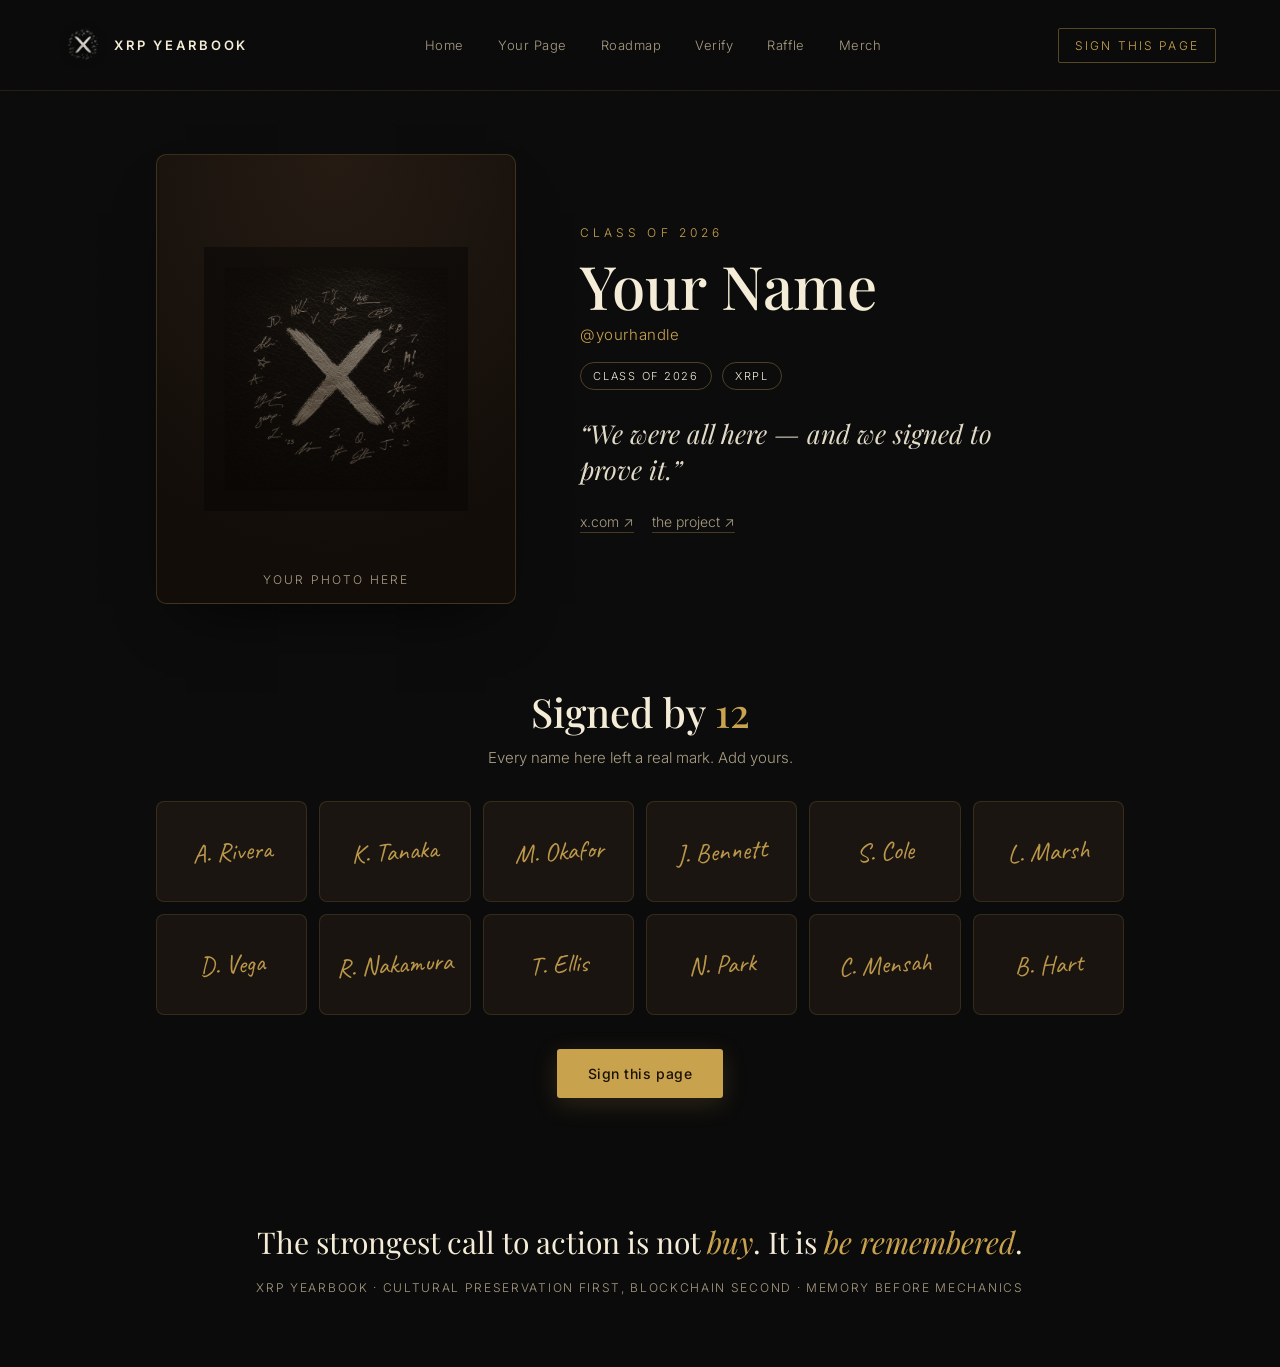
==== commit ad44d9d9: "Tidy: consistent nav across pages, README front-door + live demo link, Pages redirect Co-Authored-By" ====
--- a/web/page.html
+++ b/web/page.html
@@ -19,9 +19,11 @@
     </a>
     <ul class="nav-links">
       <li><a href="index.html">Home</a></li>
-      <li><a href="index.html#sign">Sign the Ledger</a></li>
+      <li><a href="page.html">Your Page</a></li>
       <li><a href="roadmap.html">Roadmap</a></li>
       <li><a href="verify.html">Verify</a></li>
+      <li><a href="raffle.html">Raffle</a></li>
+      <li><a href="merch.html">Merch</a></li>
     </ul>
     <a class="nav-cta" href="#sign-inline">Sign this page</a>
   </nav>
